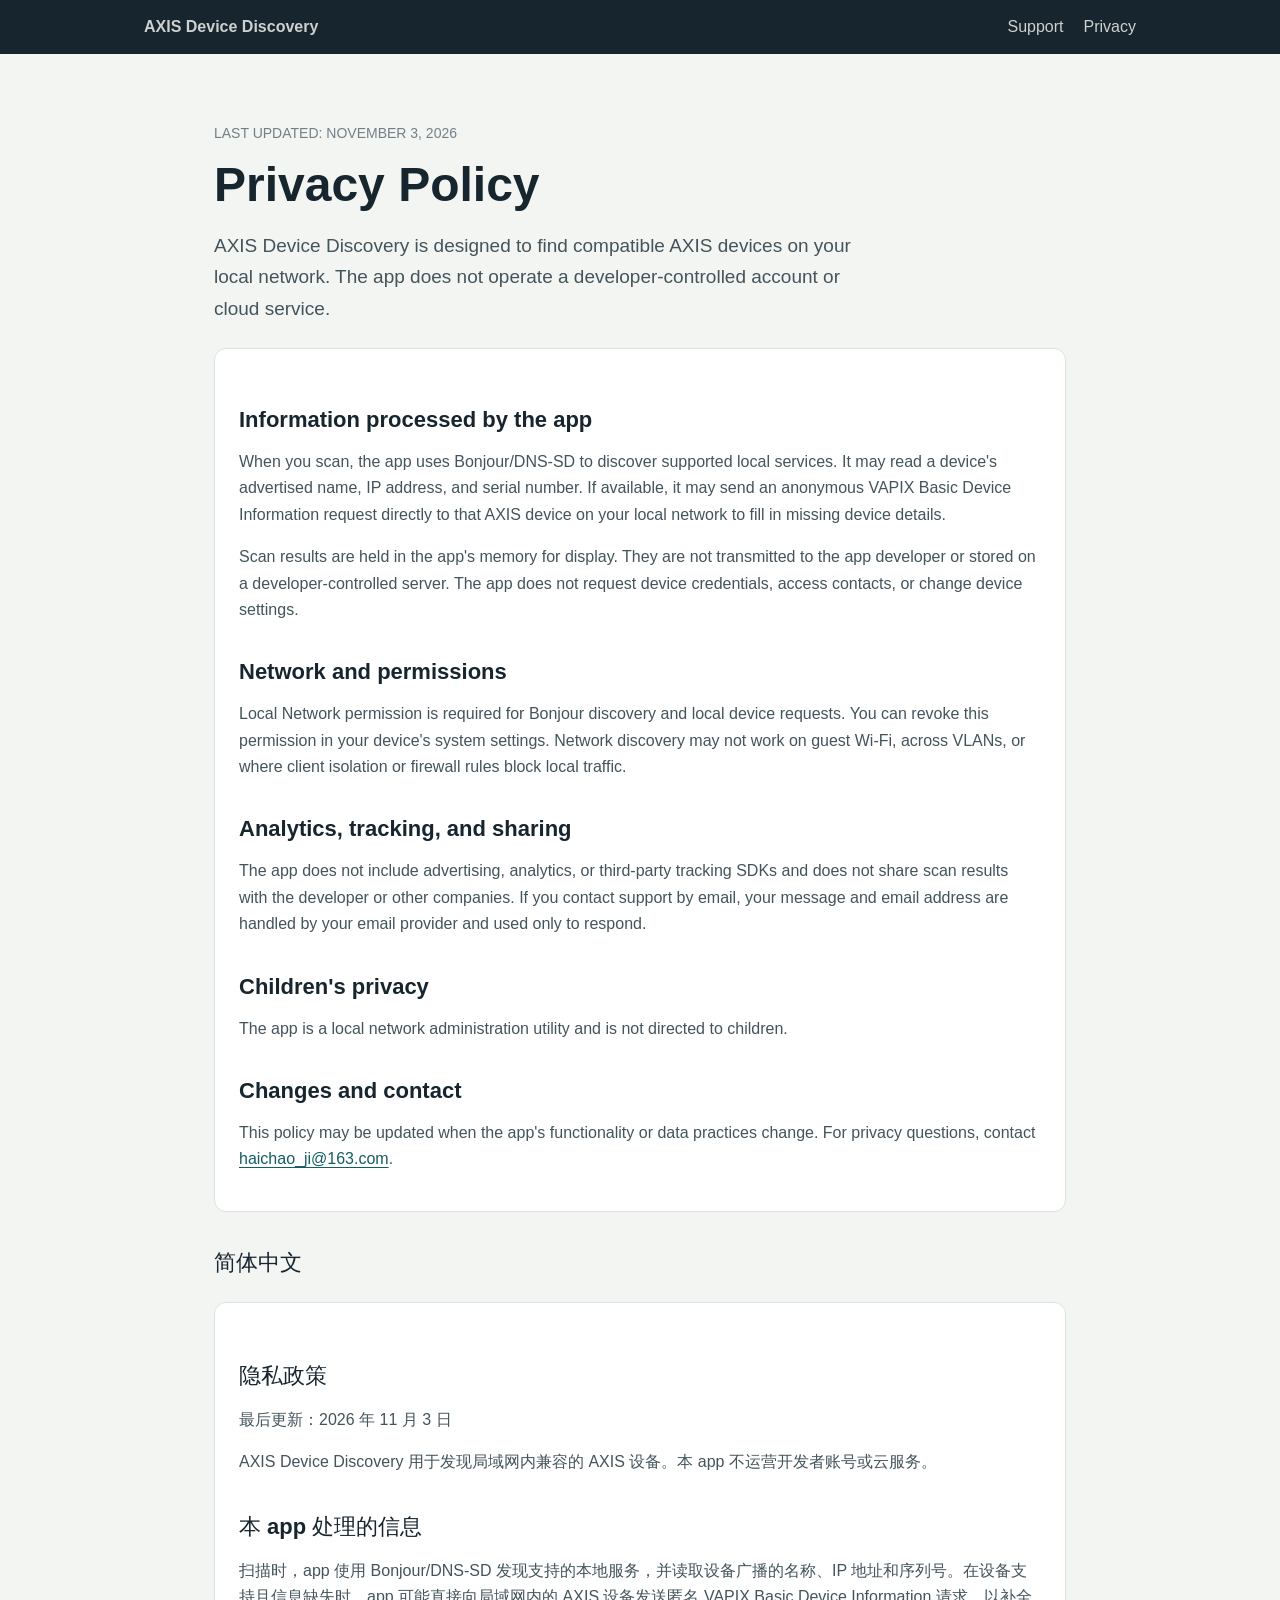
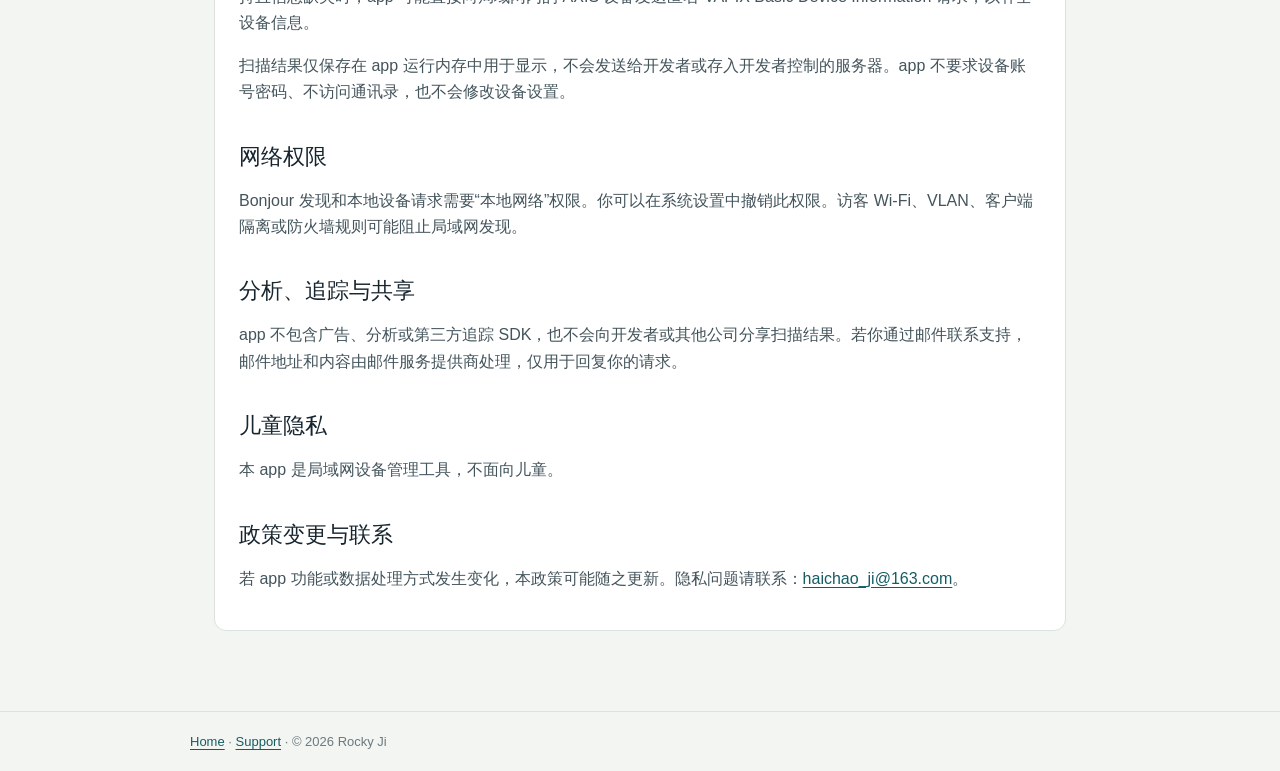
==== docs/privacy.html @ 60687a87 "Add files via upload add initial files" ====
<!doctype html>
<html lang="en">
<head>
  <meta charset="utf-8">
  <meta name="viewport" content="width=device-width, initial-scale=1">
  <meta name="description" content="Privacy policy for AXIS Device Discovery.">
  <title>Privacy Policy · AXIS Device Discovery</title>
  <link rel="stylesheet" href="style.css">
</head>
<body>
<header><nav><a class="brand" href="index.html">AXIS Device Discovery</a><a href="support.html">Support</a><a href="privacy.html">Privacy</a></nav></header>
<main>
  <p class="meta">LAST UPDATED: NOVEMBER 3, 2026</p>
  <h1>Privacy Policy</h1>
  <p class="lead">AXIS Device Discovery is designed to find compatible AXIS devices on your local network. The app does not operate a developer-controlled account or cloud service.</p>
  <section class="panel">
    <h2>Information processed by the app</h2>
    <p>When you scan, the app uses Bonjour/DNS-SD to discover supported local services. It may read a device's advertised name, IP address, and serial number. If available, it may send an anonymous VAPIX Basic Device Information request directly to that AXIS device on your local network to fill in missing device details.</p>
    <p>Scan results are held in the app's memory for display. They are not transmitted to the app developer or stored on a developer-controlled server. The app does not request device credentials, access contacts, or change device settings.</p>
    <h2>Network and permissions</h2>
    <p>Local Network permission is required for Bonjour discovery and local device requests. You can revoke this permission in your device's system settings. Network discovery may not work on guest Wi-Fi, across VLANs, or where client isolation or firewall rules block local traffic.</p>
    <h2>Analytics, tracking, and sharing</h2>
    <p>The app does not include advertising, analytics, or third-party tracking SDKs and does not share scan results with the developer or other companies. If you contact support by email, your message and email address are handled by your email provider and used only to respond.</p>
    <h2>Children's privacy</h2>
    <p>The app is a local network administration utility and is not directed to children.</p>
    <h2>Changes and contact</h2>
    <p>This policy may be updated when the app's functionality or data practices change. For privacy questions, contact <a href="mailto:haichao_ji@163.com">haichao_ji@163.com</a>.</p>
  </section>
  <h2>简体中文</h2>
  <section class="panel">
    <h2>隐私政策</h2>
    <p>最后更新：2026 年 11 月 3 日</p>
    <p>AXIS Device Discovery 用于发现局域网内兼容的 AXIS 设备。本 app 不运营开发者账号或云服务。</p>
    <h2>本 app 处理的信息</h2>
    <p>扫描时，app 使用 Bonjour/DNS-SD 发现支持的本地服务，并读取设备广播的名称、IP 地址和序列号。在设备支持且信息缺失时，app 可能直接向局域网内的 AXIS 设备发送匿名 VAPIX Basic Device Information 请求，以补全设备信息。</p>
    <p>扫描结果仅保存在 app 运行内存中用于显示，不会发送给开发者或存入开发者控制的服务器。app 不要求设备账号密码、不访问通讯录，也不会修改设备设置。</p>
    <h2>网络权限</h2>
    <p>Bonjour 发现和本地设备请求需要“本地网络”权限。你可以在系统设置中撤销此权限。访客 Wi-Fi、VLAN、客户端隔离或防火墙规则可能阻止局域网发现。</p>
    <h2>分析、追踪与共享</h2>
    <p>app 不包含广告、分析或第三方追踪 SDK，也不会向开发者或其他公司分享扫描结果。若你通过邮件联系支持，邮件地址和内容由邮件服务提供商处理，仅用于回复你的请求。</p>
    <h2>儿童隐私</h2>
    <p>本 app 是局域网设备管理工具，不面向儿童。</p>
    <h2>政策变更与联系</h2>
    <p>若 app 功能或数据处理方式发生变化，本政策可能随之更新。隐私问题请联系：<a href="mailto:haichao_ji@163.com">haichao_ji@163.com</a>。</p>
  </section>
</main>
<footer><div><a href="index.html">Home</a> · <a href="support.html">Support</a> · © 2026 Rocky Ji</div></footer>
</body>
</html>
---- docs/style.css ----
:root { color-scheme: light; font-family: -apple-system, BlinkMacSystemFont, "Segoe UI", sans-serif; color: #17252e; background: #f3f5f2; font-synthesis: none; }
* { box-sizing: border-box; }
body { margin: 0; }
a { color: #145d63; text-underline-offset: 3px; }
header { background: #17252e; color: #f7f7f2; }
nav { max-width: 1040px; margin: auto; padding: 18px 24px; display: flex; align-items: center; gap: 20px; }
nav a { color: inherit; text-decoration: none; opacity: .82; }
nav a:hover { opacity: 1; }
.brand { margin-right: auto; font-weight: 700; }
main { max-width: 900px; margin: auto; padding: 54px 24px 80px; }
.hero { display: grid; grid-template-columns: 1fr 180px; align-items: center; gap: 40px; padding: 22px 0 42px; }
.hero img { width: 160px; height: 160px; border-radius: 35px; box-shadow: 0 16px 38px #10252a22; }
h1 { margin: 0 0 14px; font-size: clamp(32px, 5vw, 48px); line-height: 1.08; letter-spacing: 0; }
h2 { margin: 36px 0 12px; font-size: 22px; letter-spacing: 0; }
p, li { color: #43545b; line-height: 1.65; }
.lead { font-size: 19px; max-width: 650px; }
.meta { color: #718087; font-size: 14px; }
.panel { margin-top: 24px; padding: 22px 24px; border: 1px solid #dce3df; border-radius: 12px; background: #fff; }
footer { border-top: 1px solid #dce3df; padding: 22px 24px; color: #6b797e; font-size: 13px; }
footer div { max-width: 900px; margin: auto; }
@media (max-width: 620px) { nav { gap: 14px; flex-wrap: wrap; } .hero { grid-template-columns: 1fr; gap: 20px; } .hero img { width: 112px; height: 112px; border-radius: 26px; } main { padding-top: 32px; } }
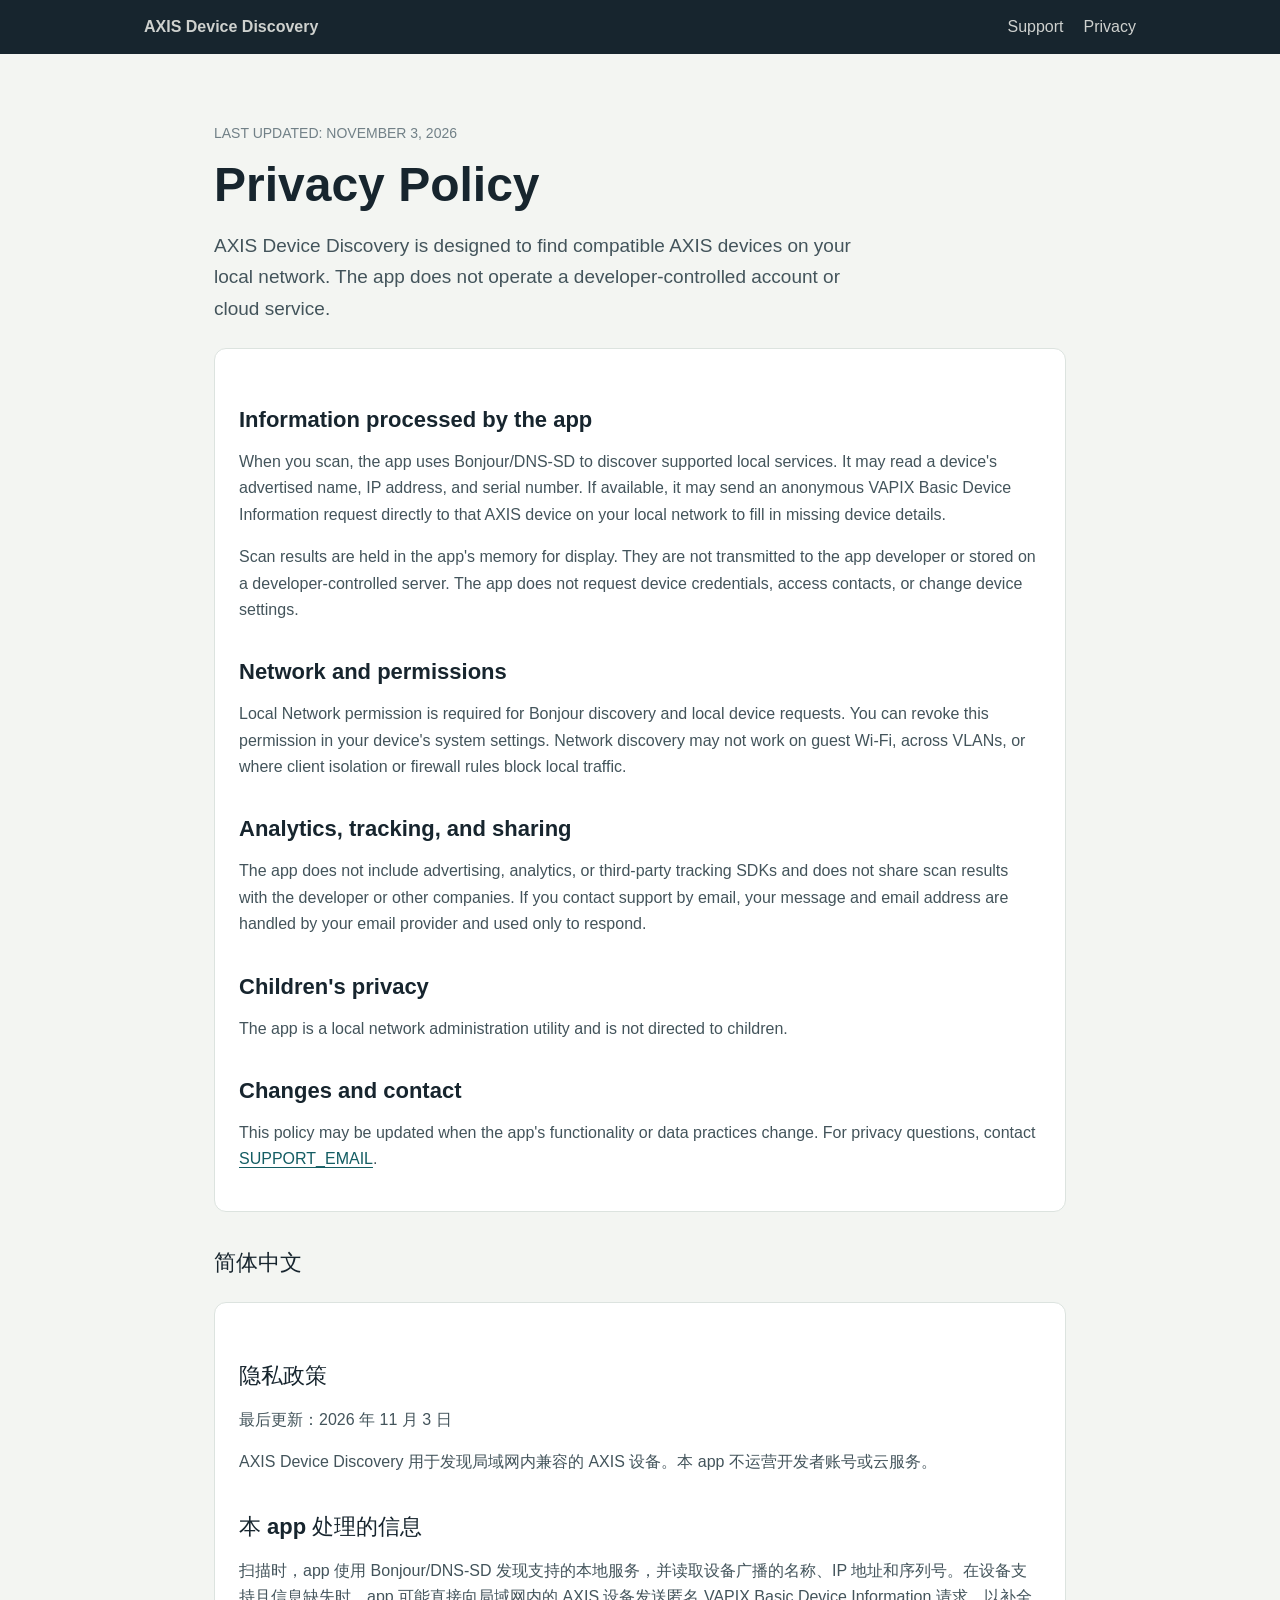
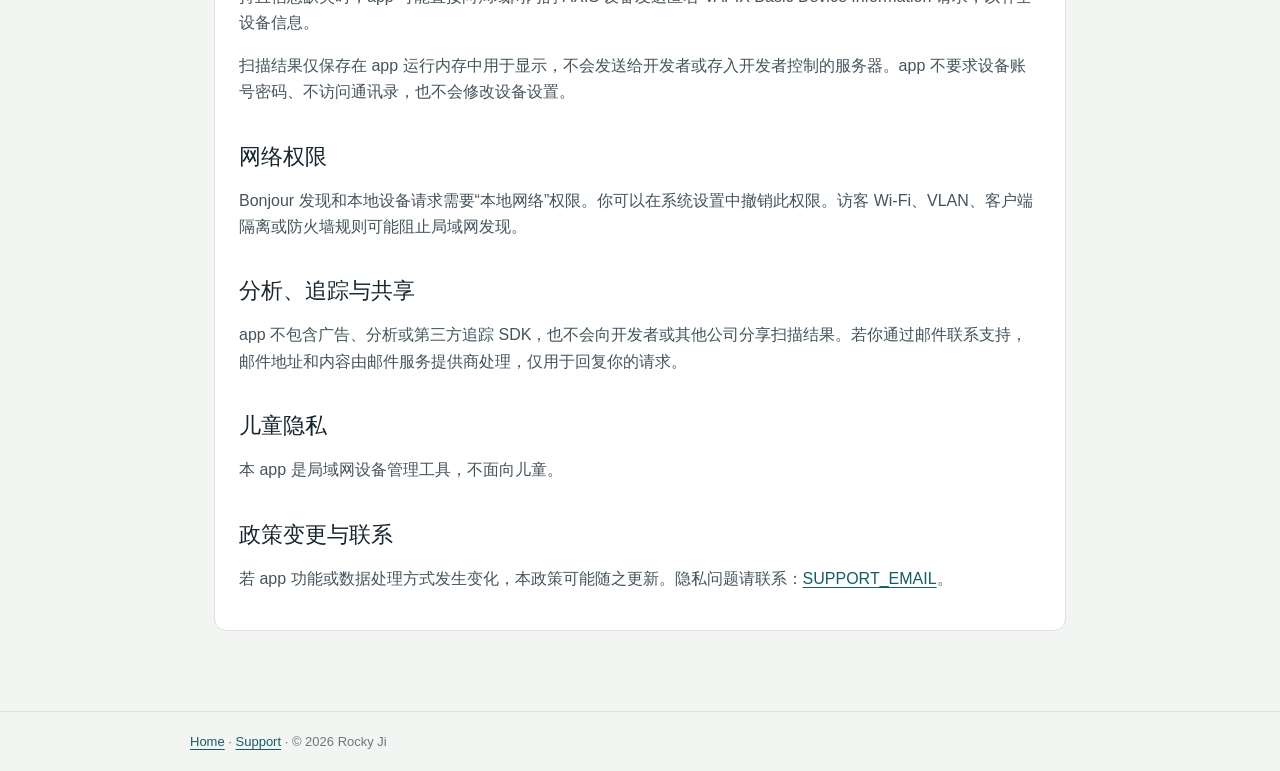
==== commit 3310222d: "Add files via upload add files for mac" ====
--- a/docs/privacy.html
+++ b/docs/privacy.html
@@ -24,7 +24,7 @@
     <h2>Children's privacy</h2>
     <p>The app is a local network administration utility and is not directed to children.</p>
     <h2>Changes and contact</h2>
-    <p>This policy may be updated when the app's functionality or data practices change. For privacy questions, contact <a href="mailto:haichao_ji@163.com">haichao_ji@163.com</a>.</p>
+    <p>This policy may be updated when the app's functionality or data practices change. For privacy questions, contact <a href="mailto:haichao_ji@163.com">SUPPORT_EMAIL</a>.</p>
   </section>
   <h2>简体中文</h2>
   <section class="panel">
@@ -41,7 +41,7 @@
     <h2>儿童隐私</h2>
     <p>本 app 是局域网设备管理工具，不面向儿童。</p>
     <h2>政策变更与联系</h2>
-    <p>若 app 功能或数据处理方式发生变化，本政策可能随之更新。隐私问题请联系：<a href="mailto:haichao_ji@163.com">haichao_ji@163.com</a>。</p>
+    <p>若 app 功能或数据处理方式发生变化，本政策可能随之更新。隐私问题请联系：<a href="mailto:haichao_ji@163.com">SUPPORT_EMAIL</a>。</p>
   </section>
 </main>
 <footer><div><a href="index.html">Home</a> · <a href="support.html">Support</a> · © 2026 Rocky Ji</div></footer>
